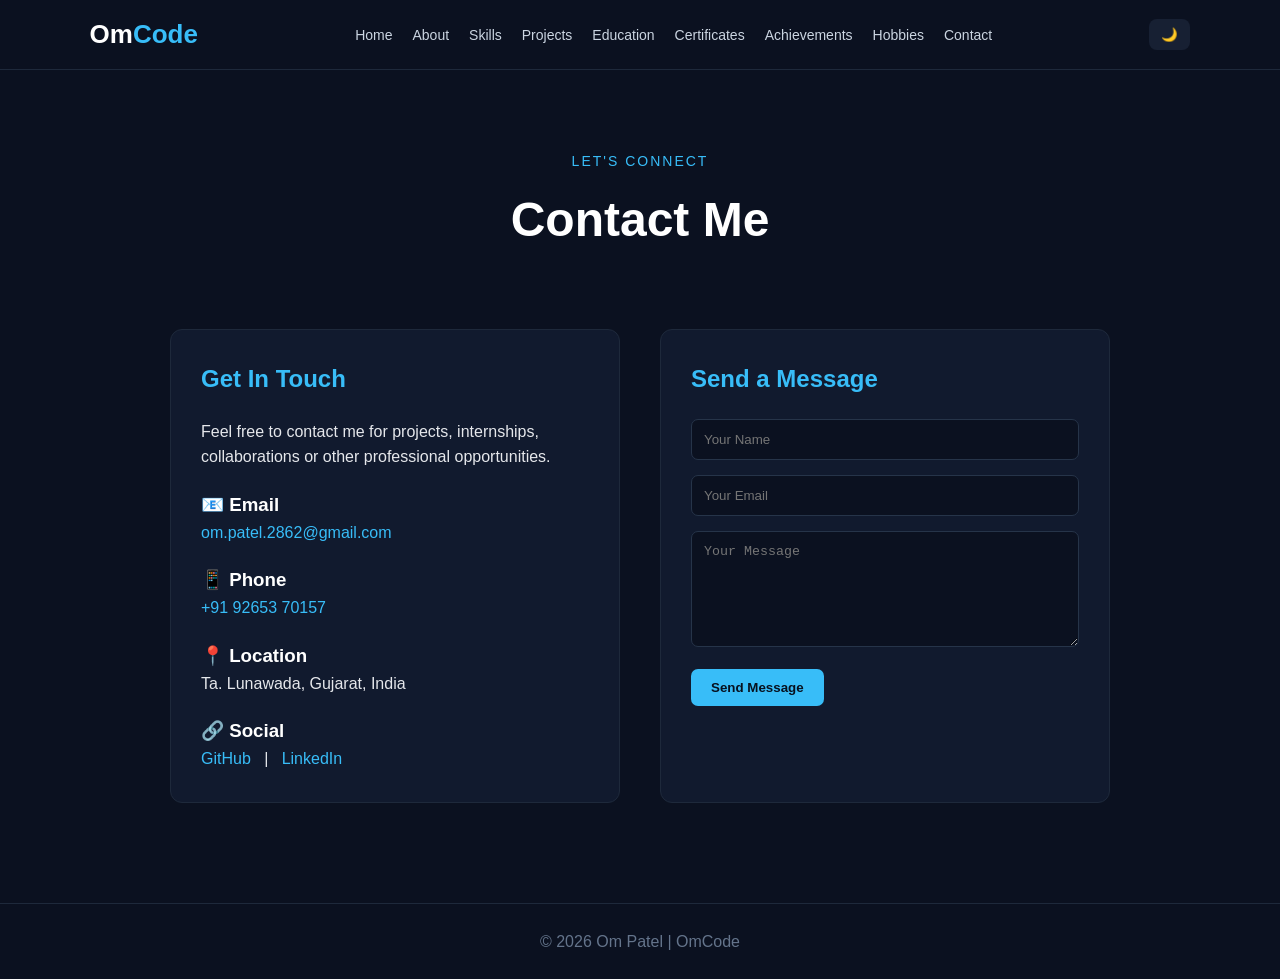
==== contact.html @ c252e4bc "Initial commit - OmCode portfolio website" ====
<!DOCTYPE html>
<html lang="en">

<head>

<meta charset="UTF-8">

<meta name="viewport"
      content="width=device-width, initial-scale=1.0">

<title>Contact | OmCode</title>

<link rel="stylesheet"
      href="css/style.css">

</head>


<body>

<header>

<nav class="navbar">

<a href="index.html"
   class="logo">
   Om<span>Code</span>
</a>

<button class="menu-btn"
        onclick="toggleMenu()">☰</button>

<ul class="nav-links"
    id="navLinks">

<li><a href="index.html">Home</a></li>
<li><a href="about.html">About</a></li>
<li><a href="skills.html">Skills</a></li>
<li><a href="projects.html">Projects</a></li>
<li><a href="education.html">Education</a></li>
<li><a href="certificates.html">Certificates</a></li>
<li><a href="achievements.html">Achievements</a></li>
<li><a href="hobbies.html">Hobbies</a></li>
<li><a href="contact.html">Contact</a></li>

</ul>

<button class="theme-btn"
        onclick="toggleTheme()">🌙</button>

</nav>

</header>


<main>

<section class="page-header">

<p class="small-title">LET'S CONNECT</p>

<h1>Contact Me</h1>

</section>


<section class="contact-container">


<div class="contact-info">

<h2>Get In Touch</h2>

<p>
Feel free to contact me for projects,
internships, collaborations or other
professional opportunities.
</p>


<div class="contact-item">

<h3>📧 Email</h3>

<a href="mailto:YOUR_EMAIL@gmail.com">
om.patel.2862@gmail.com
</a>

</div>


<div class="contact-item">

<h3>📱 Phone</h3>

<a href="tel:+919265370157">
+91 92653 70157
</a>

</div>


<div class="contact-item">

<h3>📍 Location</h3>

<p>
Ta. Lunawada, Gujarat, India
</p>

</div>


<div class="contact-item">

<h3>🔗 Social</h3>

<a href="https://github.com/ompatel5426-cse"
   target="_blank">
GitHub
</a>

&nbsp; | &nbsp;

<a href="https://www.linkedin.com/in/om-patel-691848372/"
   target="_blank">
LinkedIn
</a>

</div>

</div>


<div class="contact-form">

    <form action="php/process.php" method="POST">

        <h2>Send a Message</h2>

        <input
            type="text"
            name="name"
            placeholder="Your Name"
            required>

        <input
            type="email"
            name="email"
            placeholder="Your Email"
            required>

        <textarea
            name="message"
            rows="6"
            placeholder="Your Message"
            required></textarea>

        <button type="submit" class="btn">
            Send Message
        </button>

    </form>

</div>


</section>

</main>


<footer>

<p>© 2026 Om Patel | OmCode</p>

</footer>


<script src="js/script.js"></script>

</body>

</html>
---- css/style.css ----
/* =========================
   BASIC RESET
========================= */

* {
    margin: 0;
    padding: 0;
    box-sizing: border-box;
}


html {
    scroll-behavior: smooth;
}


body {
    font-family: Arial, Helvetica, sans-serif;

    background: #0b1120;

    color: #e5e7eb;

    line-height: 1.6;

    transition: 0.3s;
}


a {
    color: inherit;
    text-decoration: none;
}


/* =========================
   NAVBAR
========================= */

.navbar {

    width: 100%;

    min-height: 70px;

    padding: 0 7%;

    display: flex;

    align-items: center;

    justify-content: space-between;

    border-bottom: 1px solid #1e293b;

    background: #0b1120;
}


.logo {

    font-size: 26px;

    font-weight: bold;

    color: white;
}


.logo span {

    color: #38bdf8;
}


.nav-links {

    display: flex;

    list-style: none;

    gap: 20px;
}


.nav-links a {

    color: #cbd5e1;

    font-size: 14px;

    transition: 0.3s;
}


.nav-links a:hover {

    color: #38bdf8;
}


.menu-btn {

    display: none;

    background: none;

    border: none;

    color: white;

    font-size: 25px;

    cursor: pointer;
}


.theme-btn {

    border: none;

    background: #172033;

    color: white;

    padding: 8px 12px;

    border-radius: 8px;

    cursor: pointer;
}


/* =========================
   HERO
========================= */

.hero {

    min-height: 80vh;

    padding: 80px 8%;

    display: flex;

    align-items: center;

    justify-content: space-between;

    gap: 50px;
}


.hero-text {

    max-width: 650px;
}


.small-title {

    color: #38bdf8;

    letter-spacing: 2px;

    font-size: 14px;

    margin-bottom: 10px;
}


.hero h1 {

    font-size: clamp(45px, 8vw, 80px);

    line-height: 1.1;

    color: white;
}


.hero h2 {

    color: #94a3b8;

    font-size: 24px;

    margin: 15px 0;
}


.hero p {

    color: #cbd5e1;

    max-width: 600px;

    margin-bottom: 25px;
}


.hero-image img {

    width: 280px;

    height: 280px;

    object-fit: cover;

    border-radius: 50%;

    border: 4px solid #38bdf8;

}


/* =========================
   BUTTONS
========================= */

.hero-buttons {

    display: flex;

    gap: 15px;

    flex-wrap: wrap;
}


.btn {

    display: inline-block;

    padding: 11px 20px;

    background: #38bdf8;

    color: #07111f;

    border-radius: 7px;

    border: none;

    font-weight: bold;

    cursor: pointer;

    transition: 0.3s;
}


.btn:hover {

    transform: translateY(-3px);

    opacity: 0.9;
}


.btn.secondary {

    background: transparent;

    color: #38bdf8;

    border: 1px solid #38bdf8;
}


.social-links {

    margin-top: 25px;

    display: flex;

    gap: 20px;
}


.social-links a {

    color: #38bdf8;

    font-weight: bold;
}


/* =========================
   HOME INFO
========================= */

.home-info {

    padding: 40px 8% 80px;

    display: grid;

    grid-template-columns:
    repeat(3, 1fr);

    gap: 20px;
}


.info-card {

    background: #111a2e;

    border: 1px solid #1e293b;

    padding: 25px;

    border-radius: 12px;

    transition: 0.3s;
}


.info-card:hover {

    transform: translateY(-5px);

    border-color: #38bdf8;
}


.info-card h3 {

    margin-bottom: 10px;

    color: #38bdf8;
}


/* =========================
   PAGE HEADER
========================= */

.page-header {

    text-align: center;

    padding: 80px 20px 50px;
}


.page-header h1 {

    font-size: 48px;

    color: white;
}


/* =========================
   ABOUT
========================= */

.about-section {

    max-width: 1100px;

    margin: auto;

    padding: 40px 30px 100px;

    display: grid;

    grid-template-columns: 300px 1fr;

    gap: 60px;

    align-items: center;
}


.about-image img {

    width: 100%;

    border-radius: 15px;
}


.about-text h2 {

    margin-bottom: 20px;

    color: #38bdf8;
}


.about-text p {

    color: #cbd5e1;

    margin-bottom: 15px;
}


.about-details {

    margin-top: 25px;

    padding: 20px;

    background: #111a2e;

    border-radius: 10px;
}


/* =========================
   SKILLS
========================= */

.skills-container {

    max-width: 1000px;

    margin: auto;

    padding: 20px 30px 100px;
}


.skill-category {

    background: #111a2e;

    border: 1px solid #1e293b;

    border-radius: 12px;

    padding: 30px;

    margin-bottom: 25px;
}


.skill-category h2 {

    margin-bottom: 20px;

    color: white;
}


.skill-list {

    display: flex;

    flex-wrap: wrap;

    gap: 12px;
}


.skill-list span {

    padding: 9px 15px;

    border-radius: 20px;

    background: #172033;

    color: #cbd5e1;

    border: 1px solid #263449;
}


/* =========================
   PROJECTS
========================= */

.projects-grid {

    max-width: 1100px;

    margin: auto;

    padding: 20px 30px 100px;

    display: grid;

    grid-template-columns:
    repeat(3, 1fr);

    gap: 25px;
}


.project-card {

    overflow: hidden;

    background: #111a2e;

    border: 1px solid #1e293b;

    border-radius: 12px;

    transition: 0.3s;
}


.project-card:hover {

    transform: translateY(-6px);

    border-color: #38bdf8;
}


.project-card img {

    width: 100%;

    height: 180px;

    object-fit: cover;
}


.project-content {

    padding: 22px;
}


.project-content h2 {

    color: white;

    margin-bottom: 10px;
}


.project-content p {

    color: #94a3b8;

    margin-bottom: 12px;
}


.project-content .tech {

    color: #38bdf8;

    font-size: 14px;
}


.project-links {

    display: flex;

    gap: 15px;

    margin-top: 15px;
}


.project-links a {

    color: #38bdf8;

    font-weight: bold;
}


/* =========================
   EDUCATION
========================= */

.timeline {

    max-width: 900px;

    margin: auto;

    padding: 20px 30px 100px;
}


.education-card {

    background: #111a2e;

    border-left: 4px solid #38bdf8;

    padding: 30px;

    margin-bottom: 25px;

    border-radius: 10px;
}


.education-year {

    color: #38bdf8;

    font-weight: bold;
}


.education-card h2 {

    color: white;

    margin-top: 10px;
}


.education-card h3 {

    color: #94a3b8;
}


/* ==============================
   CERTIFICATE GRID
============================== */

.certificate-grid {
    max-width: 1100px;
    margin: 50px auto 100px;
    padding: 0 30px;

    display: grid;
    grid-template-columns: repeat(3, 1fr);
    gap: 20px;
}


/* Certificate Card */

.certificate-card {
    background: #111a2e;
    border: 1px solid #1e293b;

    padding: 26px;
    border-radius: 10px;

    transition: 0.3s;
}


.certificate-card:hover {
    border-color: #38bdf8;
    transform: translateY(-4px);
}


.certificate-card h2 {
    color: white;
    font-size: 20px;
    margin-bottom: 16px;
}


.certificate-card p {
    color: #94a3b8;
    margin-bottom: 10px;
    font-size: 14px;
}


/* View Certificate Button */

.certificate-card .btn {
    display: inline-block;

    margin-top: 8px;

    padding: 11px 16px;

    background: #38bdf8;
    color: #06111f;

    border-radius: 6px;

    font-weight: bold;

    text-decoration: none;

    transition: 0.3s;
}


.certificate-card .btn:hover {
    transform: translateY(-2px);
    opacity: 0.9;
}


/* Tablet */

@media (max-width: 900px) {

    .certificate-grid {
        grid-template-columns: repeat(2, 1fr);
    }

}


/* Mobile */

@media (max-width: 600px) {

    .certificate-grid {
        grid-template-columns: 1fr;
        padding: 0 20px;
    }

}


/* =================================
   ACHIEVEMENTS
================================= */

.achievement-grid {
    max-width: 1050px;

    margin: 45px auto 100px;

    padding: 0 25px;

    display: grid;

    grid-template-columns: repeat(2, 1fr);

    gap: 24px;
}


/* ================================
   ACHIEVEMENT CARD
================================ */

.achievement-card {
    position: relative;

    background: #111a2e;

    border: 1px solid #1e293b;

    border-radius: 14px;

    padding: 28px 30px;

    min-height: 230px;

    transition: all 0.3s ease;
}


/* Top accent line */

.achievement-card::before {
    content: "";

    position: absolute;

    top: 0;
    left: 25px;
    right: 25px;

    height: 2px;

    background: #38bdf8;

    opacity: 0.7;

    border-radius: 0 0 5px 5px;
}


/* Hover */

.achievement-card:hover {
    transform: translateY(-5px);

    border-color: #38bdf8;

    box-shadow: 0 10px 30px rgba(0, 0, 0, 0.25);
}


/* ================================
   ICON
================================ */

.achievement-icon {
    width: 42px;
    height: 42px;

    display: flex;

    align-items: center;
    justify-content: center;

    background: #17243a;

    border: 1px solid #263449;

    border-radius: 10px;

    font-size: 21px;

    margin-bottom: 15px;
}


/* ================================
   TITLE
================================ */

.achievement-card h2 {
    color: #38bdf8;

    font-size: 21px;

    margin-bottom: 10px;
}


/* ================================
   INTRO TEXT
================================ */

.achievement-intro {
    color: #cbd5e1;

    font-size: 15px;

    line-height: 1.6;

    margin-bottom: 16px;
}


/* ================================
   LIST
================================ */

.achievement-card ul {
    list-style: none;

    margin: 0;
    padding: 0;
}


.achievement-card li {
    color: #94a3b8;

    font-size: 14px;

    padding: 7px 0;

    border-bottom: 1px solid #1e293b;
}


.achievement-card li:last-child {
    border-bottom: none;
}


.achievement-card li::before {
    content: "→";

    color: #38bdf8;

    margin-right: 9px;

    font-weight: bold;
}


/* ================================
   INFO
================================ */

.achievement-info {
    display: flex;

    justify-content: space-between;

    align-items: center;

    background: #172033;

    border: 1px solid #263449;

    padding: 12px 15px;

    border-radius: 8px;

    margin-top: 18px;
}


.achievement-info span {
    color: #94a3b8;

    font-size: 14px;
}


.achievement-info strong {
    color: #38bdf8;

    font-size: 16px;
}


/* ================================
   TABLET
================================ */

@media (max-width: 800px) {

    .achievement-grid {
        grid-template-columns: 1fr;
    }

}


/* ================================
   MOBILE
================================ */

@media (max-width: 500px) {

    .achievement-grid {
        padding: 0 18px;

        gap: 18px;
    }

    .achievement-card {
        padding: 24px;

        min-height: auto;
    }

}

/* =========================
   HOBBIES
========================= */

.hobby-grid {

    max-width: 1000px;

    margin: auto;

    padding: 20px 30px 100px;

    display: grid;

    grid-template-columns:
    repeat(4, 1fr);

    gap: 20px;
}


.hobby-card {

    text-align: center;

    background: #111a2e;

    padding: 30px 15px;

    border-radius: 12px;

    border: 1px solid #1e293b;
}


.hobby-card span {

    font-size: 40px;
}


.hobby-card h2 {

    margin: 10px 0;

    color: white;
}


.hobby-card p {

    color: #94a3b8;
}


/* =========================
   CONTACT
========================= */

.contact-container {

    max-width: 1000px;

    margin: auto;

    padding: 20px 30px 100px;

    display: grid;

    grid-template-columns:
    1fr 1fr;

    gap: 40px;
}


.contact-info,
.contact-form {

    background: #111a2e;

    padding: 30px;

    border-radius: 12px;

    border: 1px solid #1e293b;
}


.contact-info h2,
.contact-form h2 {

    color: #38bdf8;

    margin-bottom: 20px;
}


.contact-item {

    margin-top: 20px;
}


.contact-item h3 {

    color: white;
}


.contact-item a {

    color: #38bdf8;
}


.contact-form input,
.contact-form textarea {

    width: 100%;

    padding: 12px;

    margin-bottom: 15px;

    border: 1px solid #263449;

    border-radius: 7px;

    background: #0b1120;

    color: white;

    outline: none;
}


.contact-form textarea {

    resize: vertical;
}


/* =========================
   FOOTER
========================= */

footer {

    text-align: center;

    padding: 25px;

    border-top: 1px solid #1e293b;

    color: #64748b;
}


/* =========================
   LIGHT MODE
========================= */

body.light {

    background: #f8fafc;

    color: #1e293b;
}


body.light .navbar {

    background: #ffffff;

    border-color: #e2e8f0;
}


body.light .logo,
body.light .hero h1,
body.light .page-header h1,
body.light .project-content h2,
body.light .education-card h2,
body.light .certificate-card h2,
body.light .hobby-card h2,
body.light .contact-item h3 {

    color: #0f172a;
}


body.light .info-card,
body.light .skill-category,
body.light .project-card,
body.light .education-card,
body.light .certificate-card,
body.light .achievement-card,
body.light .hobby-card,
body.light .contact-info,
body.light .contact-form,
body.light .about-details {

    background: white;

    border-color: #e2e8f0;
}


body.light .hero h2,
body.light .hero p,
body.light .about-text p {

    color: #475569;
}


/* =========================
   MOBILE
========================= */

@media (max-width: 900px) {

    .nav-links {

        display: none;

        position: absolute;

        top: 70px;

        left: 0;

        width: 100%;

        background: #0b1120;

        flex-direction: column;

        padding: 20px;

        text-align: center;

        z-index: 10;
    }


    .nav-links.active {

        display: flex;
    }


    .menu-btn {

        display: block;
    }


    .hero {

        flex-direction: column-reverse;

        text-align: center;

        padding-top: 50px;
    }


    .hero-buttons,
    .social-links {

        justify-content: center;
    }


    .home-info {

        grid-template-columns: 1fr;
    }


    .about-section {

        grid-template-columns: 1fr;

        text-align: center;
    }


    .projects-grid {

        grid-template-columns: 1fr;
    }


    .certificate-grid,
    .achievement-grid {

        grid-template-columns: 1fr;
    }


    .hobby-grid {

        grid-template-columns:
        repeat(2, 1fr);
    }


    .contact-container {

        grid-template-columns: 1fr;
    }

}


@media (max-width: 500px) {

    .hero h1 {

        font-size: 45px;
    }


    .hero h2 {

        font-size: 20px;
    }


    .hero-image img {

        width: 220px;

        height: 220px;
    }


    .hobby-grid {

        grid-template-columns: 1fr;
    }

}

/* =========================
   ACADEMIC PERFORMANCE
========================= */

.academic-performance {
    max-width: 1000px;
    margin: auto;
    padding: 20px 30px 100px;
}


.academic-card {
    background: #111a2e;

    border: 1px solid #1e293b;

    padding: 30px;

    border-radius: 12px;

    margin-bottom: 30px;

    transition: 0.3s;
}


.academic-card:hover {
    border-color: #38bdf8;

    transform: translateY(-4px);
}


.academic-card h2 {
    color: #38bdf8;

    margin-bottom: 12px;
}


.academic-card h3 {
    color: white;

    margin-bottom: 5px;
}


.academic-card > p {
    color: #94a3b8;

    margin-bottom: 25px;
}


/* MARKS GRID */

.marks-grid {
    display: grid;

    grid-template-columns:
    repeat(3, 1fr);

    gap: 15px;

    margin-bottom: 25px;
}


.marks-item {
    background: #172033;

    border: 1px solid #263449;

    padding: 18px;

    border-radius: 8px;

    text-align: center;
}


.marks-item span {
    display: block;

    color: #94a3b8;

    font-size: 14px;

    margin-bottom: 6px;
}


.marks-item strong {
    color: #38bdf8;

    font-size: 20px;
}


/* MOBILE */

@media (max-width: 600px) {

    .marks-grid {
        grid-template-columns: 1fr;
    }

}

/* =====================================
   HOME PAGE
===================================== */

.home {

    min-height: calc(100vh - 70px);

    position: relative;

    display: flex;

    align-items: center;

    justify-content: center;

    text-align: center;

    overflow: hidden;

    background-image:
        url("../images/home-background.jpg");

    background-size: cover;

    background-position: center;

    background-attachment: fixed;

}


/* DARK OVERLAY */

.home-overlay {

    position: absolute;

    inset: 0;

    background:
        linear-gradient(
            135deg,
            rgba(3, 10, 24, 0.92),
            rgba(3, 15, 35, 0.75)
        );

}


/* CONTENT */

.home-content {

    position: relative;

    z-index: 2;

    max-width: 850px;

    padding: 30px;

}


/* SMALL TEXT */

.welcome {

    color: #38bdf8;

    font-size: 15px;

    letter-spacing: 5px;

    font-weight: bold;

    margin-bottom: 12px;

}


/* NAME */

.home-content h1 {

    font-size:
        clamp(55px, 9vw, 100px);

    line-height: 1;

    color: white;

    margin-bottom: 20px;

    letter-spacing: -3px;

}


/* ROLE */

.home-content h2 {

    color: #dbeafe;

    font-size:
        clamp(20px, 3vw, 30px);

    font-weight: 400;

    margin-bottom: 20px;

}


/* INTRO */

.intro {

    max-width: 650px;

    margin: 0 auto 30px;

    color: #b8c7da;

    font-size: 17px;

    line-height: 1.8;

}


/* BUTTON CONTAINER */

.home-buttons {

    display: flex;

    justify-content: center;

    gap: 15px;

    flex-wrap: wrap;

}


/* BUTTON */

.home-btn {

    display: inline-block;

    padding: 13px 24px;

    border-radius: 7px;

    font-weight: bold;

    transition: 0.3s;

}


/* PRIMARY */

.home-btn.primary {

    background: #38bdf8;

    color: #06111f;

}


/* SECONDARY */

.home-btn.secondary {

    border: 1px solid #38bdf8;

    color: #38bdf8;

    background:
        rgba(3, 10, 24, 0.4);

}


/* BUTTON HOVER */

.home-btn:hover {

    transform:
        translateY(-4px);

}


/* SOCIAL LINKS */

.home-social {

    margin-top: 30px;

    display: flex;

    justify-content: center;

    gap: 25px;

}


.home-social a {

    color: #cbd5e1;

    transition: 0.3s;

}


.home-social a:hover {

    color: #38bdf8;

}


/* SCROLL */

.scroll-down {

    position: absolute;

    bottom: 25px;

    left: 50%;

    transform:
        translateX(-50%);

    color: #94a3b8;

    font-size: 12px;

    z-index: 2;

}


.scroll-down div {

    font-size: 25px;

    color: #38bdf8;

    animation:
        scrollArrow 1.5s infinite;

}


@keyframes scrollArrow {

    0% {

        transform:
            translateY(0);

    }

    50% {

        transform:
            translateY(7px);

    }

    100% {

        transform:
            translateY(0);

    }

}


/* =====================================
   MOBILE HOME
===================================== */

@media (max-width: 700px) {

    .home {

        min-height:
            calc(100vh - 65px);

        background-attachment:
            scroll;

    }


    .home-content {

        padding:
            25px 20px;

    }


    .home-content h1 {

        font-size: 55px;

        letter-spacing:
            -2px;

    }


    .home-content h2 {

        font-size: 21px;

    }


    .intro {

        font-size: 15px;

    }


    .home-social {

        gap: 18px;

    }

}
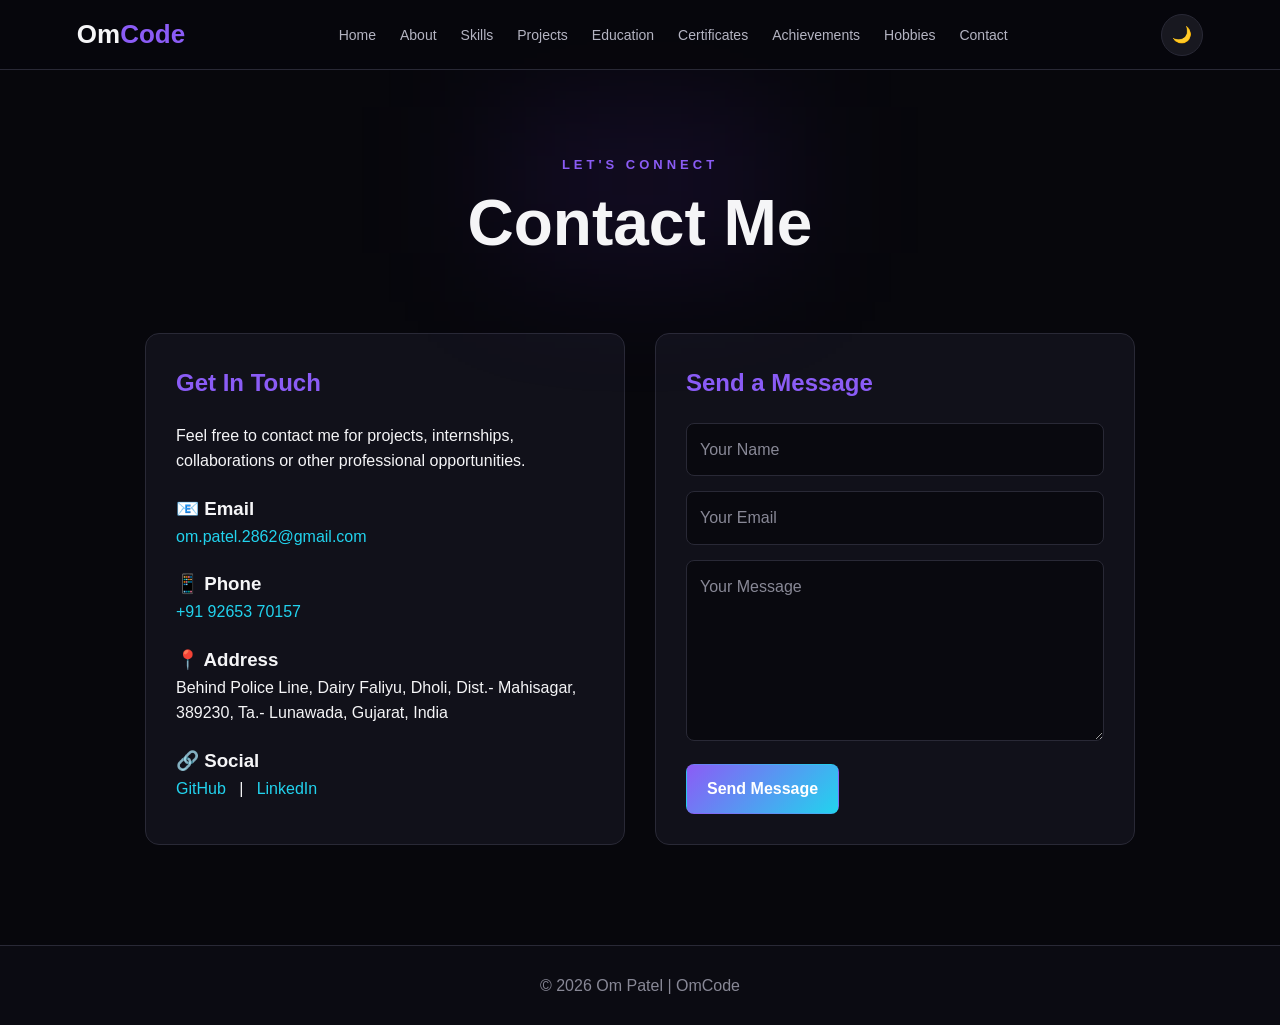
==== commit 4203fe3c: "Add projects" ====
--- a/contact.html
+++ b/contact.html
@@ -102,10 +102,10 @@
 
 <div class="contact-item">
 
-<h3>📍 Location</h3>
+<h3>📍 Address</h3>
 
 <p>
-Ta. Lunawada, Gujarat, India
+Behind Police Line, Dairy Faliyu, Dholi, Dist.- Mahisagar, 389230, Ta.- Lunawada, Gujarat, India
 </p>
 
 </div>
--- a/css/style.css
+++ b/css/style.css
@@ -1,1151 +1,984 @@
-/* =========================
-   BASIC RESET
-========================= */
-
+/* =========================================================
+   OMCode - Premium Black Portfolio Theme
+   Works with the existing OmCode HTML + JavaScript
+========================================================= */
+
+/* =========================
+   RESET
+========================= */
 * {
     margin: 0;
     padding: 0;
     box-sizing: border-box;
 }
 
-
 html {
     scroll-behavior: smooth;
 }
 
-
 body {
     font-family: Arial, Helvetica, sans-serif;
-
-    background: #0b1120;
-
-    color: #e5e7eb;
-
+    background: #07070c;
+    color: #f4f4f5;
     line-height: 1.6;
-
-    transition: 0.3s;
-}
-
+    transition: background 0.3s ease, color 0.3s ease;
+}
 
 a {
     color: inherit;
     text-decoration: none;
 }
 
+button,
+input,
+textarea {
+    font: inherit;
+}
 
 /* =========================
    NAVBAR
 ========================= */
-
 .navbar {
-
     width: 100%;
-
     min-height: 70px;
-
-    padding: 0 7%;
-
+    padding: 0 6%;
     display: flex;
-
     align-items: center;
-
     justify-content: space-between;
-
-    border-bottom: 1px solid #1e293b;
-
-    background: #0b1120;
-}
-
+    border-bottom: 1px solid #20202a;
+    background: rgba(7, 7, 12, 0.94);
+    position: relative;
+    z-index: 100;
+}
 
 .logo {
-
     font-size: 26px;
-
-    font-weight: bold;
-
-    color: white;
-}
-
+    font-weight: 800;
+    color: #ffffff;
+}
 
 .logo span {
-
-    color: #38bdf8;
-}
-
+    color: #8b5cf6;
+}
 
 .nav-links {
-
     display: flex;
-
     list-style: none;
-
-    gap: 20px;
-}
-
+    gap: 24px;
+    align-items: center;
+}
 
 .nav-links a {
-
-    color: #cbd5e1;
-
+    color: #a8a8b8;
     font-size: 14px;
-
-    transition: 0.3s;
-}
-
+    transition: 0.25s ease;
+}
 
 .nav-links a:hover {
-
-    color: #38bdf8;
-}
-
+    color: #ffffff;
+}
 
 .menu-btn {
-
     display: none;
-
-    background: none;
-
-    border: none;
-
-    color: white;
-
-    font-size: 25px;
-
+    background: #12121a;
+    border: 1px solid #292936;
+    color: #ffffff;
+    font-size: 22px;
+    width: 42px;
+    height: 42px;
+    border-radius: 10px;
     cursor: pointer;
 }
 
-
 .theme-btn {
-
-    border: none;
-
-    background: #172033;
-
-    color: white;
-
-    padding: 8px 12px;
-
+    border: 1px solid #30283f;
+    background: #12121a;
+    color: #ffffff;
+    width: 42px;
+    height: 42px;
+    border-radius: 50%;
+    cursor: pointer;
+    transition: 0.25s ease;
+}
+
+.theme-btn:hover {
+    border-color: #8b5cf6;
+    transform: rotate(12deg);
+}
+
+/* =========================
+   COMMON PAGE HEADER
+========================= */
+.page-header {
+    text-align: center;
+    padding: 85px 20px 55px;
+    position: relative;
+}
+
+.page-header::before {
+    content: "";
+    position: absolute;
+    width: 280px;
+    height: 150px;
+    top: 35px;
+    left: 50%;
+    transform: translateX(-50%);
+    background: rgba(124, 58, 237, 0.12);
+    filter: blur(70px);
+    pointer-events: none;
+}
+
+.small-title {
+    position: relative;
+    color: #a78bfa;
+    letter-spacing: 4px;
+    font-size: 13px;
+    font-weight: 700;
+    margin-bottom: 12px;
+}
+
+.page-header h1 {
+    position: relative;
+    font-size: clamp(42px, 6vw, 64px);
+    color: #ffffff;
+    line-height: 1.1;
+}
+
+/* =========================
+   BUTTONS
+========================= */
+.btn {
+    display: inline-block;
+    padding: 11px 20px;
+    background: linear-gradient(135deg, #8b5cf6, #22d3ee);
+    color: #ffffff;
     border-radius: 8px;
-
+    border: 1px solid transparent;
+    font-weight: 700;
     cursor: pointer;
-}
-
+    transition: 0.25s ease;
+}
+
+.btn:hover {
+    transform: translateY(-3px);
+    box-shadow: 0 10px 25px rgba(34, 211, 238, 0.14);
+}
 
 /* =========================
    HERO
 ========================= */
-
 .hero {
-
     min-height: 80vh;
-
     padding: 80px 8%;
-
     display: flex;
-
     align-items: center;
-
     justify-content: space-between;
-
     gap: 50px;
-}
-
+    position: relative;
+    overflow: hidden;
+}
+
+.hero::before {
+    content: "";
+    position: absolute;
+    width: 450px;
+    height: 450px;
+    right: 5%;
+    top: 10%;
+    background: rgba(124, 58, 237, 0.12);
+    filter: blur(90px);
+    pointer-events: none;
+}
 
 .hero-text {
-
     max-width: 650px;
-}
-
-
-.small-title {
-
-    color: #38bdf8;
-
-    letter-spacing: 2px;
-
-    font-size: 14px;
-
-    margin-bottom: 10px;
-}
-
+    position: relative;
+    z-index: 2;
+}
 
 .hero h1 {
-
     font-size: clamp(45px, 8vw, 80px);
-
     line-height: 1.1;
-
-    color: white;
-}
-
+    color: #ffffff;
+}
 
 .hero h2 {
-
-    color: #94a3b8;
-
+    color: #c4b5fd;
     font-size: 24px;
-
     margin: 15px 0;
 }
 
-
 .hero p {
-
-    color: #cbd5e1;
-
+    color: #aaaaba;
     max-width: 600px;
-
     margin-bottom: 25px;
 }
 
-
 .hero-image img {
-
     width: 280px;
-
     height: 280px;
-
     object-fit: cover;
-
     border-radius: 50%;
-
-    border: 4px solid #38bdf8;
-
-}
-
-
-/* =========================
-   BUTTONS
-========================= */
+    border: 4px solid #8b5cf6;
+    box-shadow: 0 0 45px rgba(139, 92, 246, 0.18);
+}
 
 .hero-buttons {
-
     display: flex;
-
     gap: 15px;
-
     flex-wrap: wrap;
 }
 
-
-.btn {
-
-    display: inline-block;
-
-    padding: 11px 20px;
-
-    background: #38bdf8;
-
-    color: #07111f;
-
-    border-radius: 7px;
-
-    border: none;
-
-    font-weight: bold;
-
-    cursor: pointer;
-
-    transition: 0.3s;
-}
-
-
-.btn:hover {
-
-    transform: translateY(-3px);
-
-    opacity: 0.9;
-}
-
-
 .btn.secondary {
-
     background: transparent;
-
-    color: #38bdf8;
-
-    border: 1px solid #38bdf8;
-}
-
+    color: #c4b5fd;
+    border: 1px solid #5b3b91;
+}
 
 .social-links {
-
     margin-top: 25px;
-
     display: flex;
-
-    gap: 20px;
-}
-
+    gap: 22px;
+}
 
 .social-links a {
-
-    color: #38bdf8;
-
-    font-weight: bold;
-}
-
+    color: #a78bfa;
+    font-weight: 700;
+}
+
+.social-links a:hover {
+    color: #22d3ee;
+}
 
 /* =========================
    HOME INFO
 ========================= */
-
 .home-info {
-
     padding: 40px 8% 80px;
-
-    display: grid;
-
-    grid-template-columns:
-    repeat(3, 1fr);
-
-    gap: 20px;
-}
-
-
-.info-card {
-
-    background: #111a2e;
-
-    border: 1px solid #1e293b;
-
-    padding: 25px;
-
-    border-radius: 12px;
-
-    transition: 0.3s;
-}
-
-
-.info-card:hover {
-
-    transform: translateY(-5px);
-
-    border-color: #38bdf8;
-}
-
-
-.info-card h3 {
-
-    margin-bottom: 10px;
-
-    color: #38bdf8;
-}
-
-
-/* =========================
-   PAGE HEADER
-========================= */
-
-.page-header {
-
-    text-align: center;
-
-    padding: 80px 20px 50px;
-}
-
-
-.page-header h1 {
-
-    font-size: 48px;
-
-    color: white;
-}
-
-
-/* =========================
-   ABOUT
-========================= */
-
-.about-section {
-
-    max-width: 1100px;
-
-    margin: auto;
-
-    padding: 40px 30px 100px;
-
-    display: grid;
-
-    grid-template-columns: 300px 1fr;
-
-    gap: 60px;
-
-    align-items: center;
-}
-
-
-.about-image img {
-
-    width: 100%;
-
-    border-radius: 15px;
-}
-
-
-.about-text h2 {
-
-    margin-bottom: 20px;
-
-    color: #38bdf8;
-}
-
-
-.about-text p {
-
-    color: #cbd5e1;
-
-    margin-bottom: 15px;
-}
-
-
-.about-details {
-
-    margin-top: 25px;
-
-    padding: 20px;
-
-    background: #111a2e;
-
-    border-radius: 10px;
-}
-
-
-/* =========================
-   SKILLS
-========================= */
-
-.skills-container {
-
-    max-width: 1000px;
-
-    margin: auto;
-
-    padding: 20px 30px 100px;
-}
-
-
-.skill-category {
-
-    background: #111a2e;
-
-    border: 1px solid #1e293b;
-
-    border-radius: 12px;
-
-    padding: 30px;
-
-    margin-bottom: 25px;
-}
-
-
-.skill-category h2 {
-
-    margin-bottom: 20px;
-
-    color: white;
-}
-
-
-.skill-list {
-
-    display: flex;
-
-    flex-wrap: wrap;
-
-    gap: 12px;
-}
-
-
-.skill-list span {
-
-    padding: 9px 15px;
-
-    border-radius: 20px;
-
-    background: #172033;
-
-    color: #cbd5e1;
-
-    border: 1px solid #263449;
-}
-
-
-/* =========================
-   PROJECTS
-========================= */
-
-.projects-grid {
-
-    max-width: 1100px;
-
-    margin: auto;
-
-    padding: 20px 30px 100px;
-
-    display: grid;
-
-    grid-template-columns:
-    repeat(3, 1fr);
-
-    gap: 25px;
-}
-
-
-.project-card {
-
-    overflow: hidden;
-
-    background: #111a2e;
-
-    border: 1px solid #1e293b;
-
-    border-radius: 12px;
-
-    transition: 0.3s;
-}
-
-
-.project-card:hover {
-
-    transform: translateY(-6px);
-
-    border-color: #38bdf8;
-}
-
-
-.project-card img {
-
-    width: 100%;
-
-    height: 180px;
-
-    object-fit: cover;
-}
-
-
-.project-content {
-
-    padding: 22px;
-}
-
-
-.project-content h2 {
-
-    color: white;
-
-    margin-bottom: 10px;
-}
-
-
-.project-content p {
-
-    color: #94a3b8;
-
-    margin-bottom: 12px;
-}
-
-
-.project-content .tech {
-
-    color: #38bdf8;
-
-    font-size: 14px;
-}
-
-
-.project-links {
-
-    display: flex;
-
-    gap: 15px;
-
-    margin-top: 15px;
-}
-
-
-.project-links a {
-
-    color: #38bdf8;
-
-    font-weight: bold;
-}
-
-
-/* =========================
-   EDUCATION
-========================= */
-
-.timeline {
-
-    max-width: 900px;
-
-    margin: auto;
-
-    padding: 20px 30px 100px;
-}
-
-
-.education-card {
-
-    background: #111a2e;
-
-    border-left: 4px solid #38bdf8;
-
-    padding: 30px;
-
-    margin-bottom: 25px;
-
-    border-radius: 10px;
-}
-
-
-.education-year {
-
-    color: #38bdf8;
-
-    font-weight: bold;
-}
-
-
-.education-card h2 {
-
-    color: white;
-
-    margin-top: 10px;
-}
-
-
-.education-card h3 {
-
-    color: #94a3b8;
-}
-
-
-/* ==============================
-   CERTIFICATE GRID
-============================== */
-
-.certificate-grid {
-    max-width: 1100px;
-    margin: 50px auto 100px;
-    padding: 0 30px;
-
     display: grid;
     grid-template-columns: repeat(3, 1fr);
-    gap: 20px;
-}
-
-
-/* Certificate Card */
+    gap: 22px;
+}
+
+.info-card {
+    background: #11111a;
+    border: 1px solid #292936;
+    padding: 27px;
+    border-radius: 14px;
+    transition: 0.3s ease;
+}
+
+.info-card:hover {
+    transform: translateY(-6px);
+    border-color: #8b5cf6;
+}
+
+.info-card h3 {
+    margin-bottom: 10px;
+    color: #c4b5fd;
+}
+
+/* =========================
+   ABOUT
+========================= */
+.about-section {
+    max-width: 1100px;
+    margin: auto;
+    padding: 40px 30px 100px;
+    display: grid;
+    grid-template-columns: 300px 1fr;
+    gap: 60px;
+    align-items: center;
+}
+
+.about-image img {
+    width: 100%;
+    border-radius: 18px;
+    border: 1px solid #30283f;
+}
+
+.about-text h2 {
+    margin-bottom: 20px;
+    color: #c4b5fd;
+}
+
+.about-text p {
+    color: #b1b1c0;
+    margin-bottom: 15px;
+}
+
+.about-details {
+    margin-top: 25px;
+    padding: 20px;
+    background: #11111a;
+    border: 1px solid #292936;
+    border-radius: 12px;
+}
+
+/* =========================
+   SKILLS
+========================= */
+.skills-container {
+    max-width: 1000px;
+    margin: auto;
+    padding: 20px 30px 100px;
+}
+
+.skill-category {
+    background: #11111a;
+    border: 1px solid #292936;
+    border-radius: 14px;
+    padding: 30px;
+    margin-bottom: 25px;
+    transition: 0.3s ease;
+}
+
+.skill-category:hover {
+    border-color: #5b3b91;
+}
+
+.skill-category h2 {
+    margin-bottom: 20px;
+    color: #ffffff;
+}
+
+.skill-list {
+    display: flex;
+    flex-wrap: wrap;
+    gap: 12px;
+}
+
+.skill-list span {
+    padding: 9px 15px;
+    border-radius: 20px;
+    background: #181820;
+    color: #c7c7d2;
+    border: 1px solid #30303d;
+}
+
+/* =========================
+   PROJECTS
+========================= */
+.projects-grid {
+    max-width: 1150px;
+    margin: auto;
+    padding: 20px 30px 100px;
+    display: grid;
+    grid-template-columns: repeat(3, 1fr);
+    gap: 25px;
+}
+
+.project-card {
+    overflow: hidden;
+    background: #11111a;
+    border: 1px solid #30283f;
+    border-radius: 14px;
+    transition: 0.3s ease;
+}
+
+.project-card:hover {
+    transform: translateY(-7px);
+    border-color: #8b5cf6;
+    box-shadow: 0 18px 45px rgba(0, 0, 0, 0.35);
+}
+
+.project-card img {
+    width: 100%;
+    height: 180px;
+    object-fit: cover;
+    background: #0d0d13;
+    display: block;
+}
+
+.project-content {
+    padding: 22px;
+}
+
+.project-content h2 {
+    color: #ffffff;
+    margin-bottom: 10px;
+}
+
+.project-content p {
+    color: #a9a9b8;
+    margin-bottom: 12px;
+}
+
+.project-content .tech {
+    display: inline-block;
+    color: #67e8f9;
+    font-size: 13px;
+    background: #111c21;
+    border: 1px solid #164e63;
+    padding: 5px 10px;
+    border-radius: 20px;
+}
+
+.project-links {
+    display: flex;
+    gap: 10px;
+    margin-top: 18px;
+    flex-wrap: wrap;
+}
+
+.project-links a {
+    color: #ffffff;
+    font-weight: 700;
+    border: 1px solid #44305f;
+    padding: 8px 14px;
+    border-radius: 8px;
+}
+
+.project-links a:hover {
+    border-color: #22d3ee;
+}
+
+/* =========================
+   EDUCATION
+========================= */
+.timeline {
+    max-width: 900px;
+    margin: auto;
+    padding: 20px 30px 100px;
+    position: relative;
+}
+
+.education-card {
+    background: #11111a;
+    border: 1px solid #30283f;
+    border-left: 3px solid #8b5cf6;
+    padding: 30px;
+    margin-bottom: 25px;
+    border-radius: 14px;
+    transition: 0.3s ease;
+}
+
+.education-card:hover {
+    transform: translateX(4px);
+    border-left-color: #22d3ee;
+}
+
+.education-year {
+    display: inline-block;
+    color: #c4b5fd;
+    font-weight: 700;
+    background: #181421;
+    border: 1px solid #44305f;
+    padding: 5px 12px;
+    border-radius: 20px;
+    margin-bottom: 10px;
+}
+
+.education-card h2 {
+    color: #ffffff;
+    margin-top: 5px;
+}
+
+.education-card h3 {
+    color: #22d3ee;
+}
+
+/* =========================
+   CERTIFICATES
+========================= */
+.certificate-grid {
+    max-width: 1150px;
+    margin: 30px auto 100px;
+    padding: 0 30px;
+    display: grid;
+    grid-template-columns: repeat(3, 1fr);
+    gap: 22px;
+}
 
 .certificate-card {
-    background: #111a2e;
-    border: 1px solid #1e293b;
-
+    background: #11111a;
+    border: 1px solid #30283f;
     padding: 26px;
-    border-radius: 10px;
-
-    transition: 0.3s;
-}
-
+    border-radius: 14px;
+    transition: 0.3s ease;
+}
 
 .certificate-card:hover {
-    border-color: #38bdf8;
-    transform: translateY(-4px);
-}
-
+    border-color: #8b5cf6;
+    transform: translateY(-6px);
+    box-shadow: 0 15px 35px rgba(0, 0, 0, 0.3);
+}
 
 .certificate-card h2 {
-    color: white;
+    color: #ffffff;
     font-size: 20px;
     margin-bottom: 16px;
 }
 
-
 .certificate-card p {
-    color: #94a3b8;
+    color: #a7a7b5;
     margin-bottom: 10px;
     font-size: 14px;
 }
 
-
-/* View Certificate Button */
-
 .certificate-card .btn {
-    display: inline-block;
-
     margin-top: 8px;
-
-    padding: 11px 16px;
-
-    background: #38bdf8;
-    color: #06111f;
-
-    border-radius: 6px;
-
-    font-weight: bold;
-
-    text-decoration: none;
-
-    transition: 0.3s;
-}
-
-
-.certificate-card .btn:hover {
-    transform: translateY(-2px);
-    opacity: 0.9;
-}
-
-
-/* Tablet */
-
-@media (max-width: 900px) {
-
-    .certificate-grid {
-        grid-template-columns: repeat(2, 1fr);
-    }
-
-}
-
-
-/* Mobile */
-
-@media (max-width: 600px) {
-
-    .certificate-grid {
-        grid-template-columns: 1fr;
-        padding: 0 20px;
-    }
-
-}
-
-
-/* =================================
+}
+
+/* =========================
    ACHIEVEMENTS
-================================= */
-
+========================= */
 .achievement-grid {
-    max-width: 1050px;
-
-    margin: 45px auto 100px;
-
+    max-width: 1100px;
+    margin: 30px auto 100px;
     padding: 0 25px;
-
     display: grid;
-
     grid-template-columns: repeat(2, 1fr);
-
-    gap: 24px;
-}
-
-
-/* ================================
-   ACHIEVEMENT CARD
-================================ */
+    gap: 22px;
+}
 
 .achievement-card {
     position: relative;
-
-    background: #111a2e;
-
-    border: 1px solid #1e293b;
-
-    border-radius: 14px;
-
-    padding: 28px 30px;
-
-    min-height: 230px;
-
-    transition: all 0.3s ease;
-}
-
-
-/* Top accent line */
+    background: #11111a;
+    border: 1px solid #30283f;
+    border-radius: 16px;
+    padding: 30px;
+    min-height: 220px;
+    transition: 0.3s ease;
+    overflow: hidden;
+}
 
 .achievement-card::before {
     content: "";
-
     position: absolute;
-
-    top: 0;
-    left: 25px;
-    right: 25px;
-
-    height: 2px;
-
-    background: #38bdf8;
-
-    opacity: 0.7;
-
-    border-radius: 0 0 5px 5px;
-}
-
-
-/* Hover */
+    width: 100px;
+    height: 100px;
+    top: -50px;
+    right: -30px;
+    background: rgba(139, 92, 246, 0.13);
+    filter: blur(30px);
+}
 
 .achievement-card:hover {
-    transform: translateY(-5px);
-
-    border-color: #38bdf8;
-
-    box-shadow: 0 10px 30px rgba(0, 0, 0, 0.25);
-}
-
-
-/* ================================
-   ICON
-================================ */
+    transform: translateY(-6px);
+    border-color: #8b5cf6;
+}
 
 .achievement-icon {
-    width: 42px;
-    height: 42px;
-
+    width: 45px;
+    height: 45px;
     display: flex;
-
     align-items: center;
     justify-content: center;
-
-    background: #17243a;
-
-    border: 1px solid #263449;
-
-    border-radius: 10px;
-
+    background: #191520;
+    border: 1px solid #3f3153;
+    border-radius: 11px;
     font-size: 21px;
-
     margin-bottom: 15px;
 }
 
-
-/* ================================
-   TITLE
-================================ */
-
 .achievement-card h2 {
-    color: #38bdf8;
-
+    color: #c4b5fd;
     font-size: 21px;
-
-    margin-bottom: 10px;
-}
-
-
-/* ================================
-   INTRO TEXT
-================================ */
+    margin-bottom: 12px;
+}
 
 .achievement-intro {
-    color: #cbd5e1;
-
+    color: #c4c4d0;
     font-size: 15px;
-
-    line-height: 1.6;
-
+    line-height: 1.7;
     margin-bottom: 16px;
 }
-
-
-/* ================================
-   LIST
-================================ */
 
 .achievement-card ul {
     list-style: none;
-
     margin: 0;
     padding: 0;
 }
 
-
 .achievement-card li {
-    color: #94a3b8;
-
+    color: #9f9faf;
     font-size: 14px;
-
-    padding: 7px 0;
-
-    border-bottom: 1px solid #1e293b;
-}
-
+    padding: 8px 0;
+    border-bottom: 1px solid #24242e;
+}
 
 .achievement-card li:last-child {
     border-bottom: none;
 }
 
-
 .achievement-card li::before {
     content: "→";
-
-    color: #38bdf8;
-
+    color: #22d3ee;
     margin-right: 9px;
-
     font-weight: bold;
 }
-
-
-/* ================================
-   INFO
-================================ */
 
 .achievement-info {
     display: flex;
-
     justify-content: space-between;
-
     align-items: center;
-
-    background: #172033;
-
-    border: 1px solid #263449;
-
+    background: #181820;
+    border: 1px solid #30303d;
     padding: 12px 15px;
-
-    border-radius: 8px;
-
+    border-radius: 9px;
     margin-top: 18px;
 }
 
-
 .achievement-info span {
-    color: #94a3b8;
-
+    color: #9999a8;
     font-size: 14px;
 }
 
-
 .achievement-info strong {
-    color: #38bdf8;
-
+    color: #67e8f9;
     font-size: 16px;
 }
 
-
-/* ================================
-   TABLET
-================================ */
-
-@media (max-width: 800px) {
-
-    .achievement-grid {
-        grid-template-columns: 1fr;
-    }
-
-}
-
-
-/* ================================
-   MOBILE
-================================ */
-
-@media (max-width: 500px) {
-
-    .achievement-grid {
-        padding: 0 18px;
-
-        gap: 18px;
-    }
-
-    .achievement-card {
-        padding: 24px;
-
-        min-height: auto;
-    }
-
-}
-
 /* =========================
    HOBBIES
 ========================= */
-
 .hobby-grid {
-
-    max-width: 1000px;
-
+    max-width: 1050px;
     margin: auto;
-
     padding: 20px 30px 100px;
-
     display: grid;
-
-    grid-template-columns:
-    repeat(4, 1fr);
-
+    grid-template-columns: repeat(4, 1fr);
     gap: 20px;
 }
 
-
 .hobby-card {
-
     text-align: center;
-
-    background: #111a2e;
-
+    background: #11111a;
     padding: 30px 15px;
-
-    border-radius: 12px;
-
-    border: 1px solid #1e293b;
-}
-
+    border-radius: 14px;
+    border: 1px solid #30283f;
+    transition: 0.3s ease;
+}
+
+.hobby-card:hover {
+    transform: translateY(-5px);
+    border-color: #8b5cf6;
+}
 
 .hobby-card span {
-
     font-size: 40px;
 }
 
-
 .hobby-card h2 {
-
     margin: 10px 0;
-
-    color: white;
-}
-
+    color: #ffffff;
+}
 
 .hobby-card p {
-
-    color: #94a3b8;
-}
-
+    color: #9f9faf;
+}
 
 /* =========================
    CONTACT
 ========================= */
-
 .contact-container {
-
-    max-width: 1000px;
-
+    max-width: 1050px;
     margin: auto;
-
     padding: 20px 30px 100px;
-
     display: grid;
-
-    grid-template-columns:
-    1fr 1fr;
-
-    gap: 40px;
-}
-
+    grid-template-columns: 1fr 1fr;
+    gap: 30px;
+}
 
 .contact-info,
 .contact-form {
-
-    background: #111a2e;
-
+    background: #11111a;
     padding: 30px;
-
-    border-radius: 12px;
-
-    border: 1px solid #1e293b;
-}
-
+    border-radius: 14px;
+    border: 1px solid #30283f;
+}
 
 .contact-info h2,
 .contact-form h2 {
-
-    color: #38bdf8;
-
+    color: #c4b5fd;
     margin-bottom: 20px;
 }
 
-
 .contact-item {
-
     margin-top: 20px;
 }
 
-
 .contact-item h3 {
-
-    color: white;
-}
-
+    color: #ffffff;
+}
 
 .contact-item a {
-
-    color: #38bdf8;
-}
-
+    color: #22d3ee;
+}
 
 .contact-form input,
 .contact-form textarea {
-
     width: 100%;
-
-    padding: 12px;
-
+    padding: 13px;
     margin-bottom: 15px;
-
-    border: 1px solid #263449;
-
-    border-radius: 7px;
-
-    background: #0b1120;
-
-    color: white;
-
+    border: 1px solid #30303d;
+    border-radius: 8px;
+    background: #09090f;
+    color: #ffffff;
     outline: none;
-}
-
+    transition: 0.25s ease;
+}
+
+.contact-form input:focus,
+.contact-form textarea:focus {
+    border-color: #8b5cf6;
+    box-shadow: 0 0 0 3px rgba(139, 92, 246, 0.1);
+}
 
 .contact-form textarea {
-
     resize: vertical;
 }
 
+/* =========================
+   ACADEMIC PERFORMANCE
+========================= */
+.academic-performance {
+    max-width: 1050px;
+    margin: auto;
+    padding: 20px 30px 100px;
+}
+
+.academic-card {
+    background: #11111a;
+    border: 1px solid #30283f;
+    padding: 30px;
+    border-radius: 14px;
+    margin-bottom: 25px;
+    transition: 0.3s ease;
+}
+
+.academic-card:hover {
+    border-color: #8b5cf6;
+    transform: translateY(-4px);
+}
+
+.academic-card h2 {
+    color: #c4b5fd;
+    margin-bottom: 12px;
+}
+
+.academic-card h3 {
+    color: #ffffff;
+    margin-bottom: 5px;
+}
+
+.academic-card > p {
+    color: #9999aa;
+    margin-bottom: 25px;
+}
+
+.marks-grid {
+    display: grid;
+    grid-template-columns: repeat(3, 1fr);
+    gap: 15px;
+    margin-bottom: 25px;
+}
+
+.marks-item {
+    background: #181820;
+    border: 1px solid #30303d;
+    padding: 18px;
+    border-radius: 10px;
+    text-align: center;
+}
+
+.marks-item span {
+    display: block;
+    color: #9999aa;
+    font-size: 14px;
+    margin-bottom: 6px;
+}
+
+.marks-item strong {
+    color: #67e8f9;
+    font-size: 20px;
+}
+
+/* =========================
+   HOME FULL SECTION
+========================= */
+.home {
+    min-height: calc(100vh - 70px);
+    position: relative;
+    display: flex;
+    align-items: center;
+    justify-content: center;
+    text-align: center;
+    overflow: hidden;
+    background-color: #07070c;
+    background-image: url("../images/home-background.jpg");
+    background-size: cover;
+    background-position: center;
+    background-attachment: fixed;
+}
+
+.home-overlay {
+    position: absolute;
+    inset: 0;
+    background:
+        radial-gradient(circle at 75% 50%, rgba(34, 211, 238, 0.08), transparent 30%),
+        linear-gradient(135deg, rgba(7, 7, 12, 0.96), rgba(7, 7, 12, 0.82));
+}
+
+.home-content {
+    position: relative;
+    z-index: 2;
+    max-width: 850px;
+    padding: 30px;
+}
+
+.welcome {
+    color: #a78bfa;
+    font-size: 15px;
+    letter-spacing: 5px;
+    font-weight: bold;
+    margin-bottom: 12px;
+}
+
+.home-content h1 {
+    font-size: clamp(55px, 9vw, 100px);
+    line-height: 1;
+    color: #ffffff;
+    margin-bottom: 20px;
+    letter-spacing: -3px;
+}
+
+.home-content h2 {
+    color: #c4b5fd;
+    font-size: clamp(20px, 3vw, 30px);
+    font-weight: 400;
+    margin-bottom: 20px;
+}
+
+.intro {
+    max-width: 650px;
+    margin: 0 auto 30px;
+    color: #b4b4c2;
+    font-size: 17px;
+    line-height: 1.8;
+}
+
+.home-buttons {
+    display: flex;
+    justify-content: center;
+    gap: 15px;
+    flex-wrap: wrap;
+}
+
+.home-btn {
+    display: inline-block;
+    padding: 13px 24px;
+    border-radius: 8px;
+    font-weight: bold;
+    transition: 0.3s;
+}
+
+.home-btn.primary {
+    background: linear-gradient(135deg, #8b5cf6, #22d3ee);
+    color: #ffffff;
+}
+
+.home-btn.secondary {
+    border: 1px solid #5b3b91;
+    color: #c4b5fd;
+    background: rgba(10, 10, 15, 0.65);
+}
+
+.home-btn:hover {
+    transform: translateY(-4px);
+}
+
+.home-social {
+    margin-top: 30px;
+    display: flex;
+    justify-content: center;
+    gap: 25px;
+}
+
+.home-social a {
+    color: #a5a5b5;
+    transition: 0.3s;
+}
+
+.home-social a:hover {
+    color: #22d3ee;
+}
+
+.scroll-down {
+    position: absolute;
+    bottom: 25px;
+    left: 50%;
+    transform: translateX(-50%);
+    color: #777787;
+    font-size: 12px;
+    z-index: 2;
+}
+
+.scroll-down div {
+    font-size: 25px;
+    color: #8b5cf6;
+    animation: scrollArrow 1.5s infinite;
+}
+
+@keyframes scrollArrow {
+    0% { transform: translateY(0); }
+    50% { transform: translateY(7px); }
+    100% { transform: translateY(0); }
+}
 
 /* =========================
    FOOTER
 ========================= */
-
 footer {
-
     text-align: center;
-
-    padding: 25px;
-
-    border-top: 1px solid #1e293b;
-
-    color: #64748b;
-}
-
+    padding: 27px;
+    border-top: 1px solid #20202a;
+    color: #777787;
+    background: #0b0b12;
+}
 
 /* =========================
    LIGHT MODE
 ========================= */
-
 body.light {
-
-    background: #f8fafc;
-
-    color: #1e293b;
-}
-
+    background: #f7f5ff;
+    color: #18151f;
+}
 
 body.light .navbar {
-
+    background: rgba(250, 249, 255, 0.96);
+    border-color: #ddd7ed;
+}
+
+body.light .logo {
+    color: #17131f;
+}
+
+body.light .nav-links a {
+    color: #625d72;
+}
+
+body.light .nav-links a:hover {
+    color: #6d28d9;
+}
+
+body.light .theme-btn {
     background: #ffffff;
-
-    border-color: #e2e8f0;
-}
-
-
-body.light .logo,
+    color: #222;
+    border-color: #ddd7ed;
+}
+
+body.light .page-header h1,
 body.light .hero h1,
-body.light .page-header h1,
 body.light .project-content h2,
 body.light .education-card h2,
 body.light .certificate-card h2,
 body.light .hobby-card h2,
-body.light .contact-item h3 {
-
-    color: #0f172a;
-}
-
+body.light .contact-item h3,
+body.light .academic-card h3 {
+    color: #17131f;
+}
 
 body.light .info-card,
 body.light .skill-category,
@@ -1156,605 +989,681 @@
 body.light .hobby-card,
 body.light .contact-info,
 body.light .contact-form,
-body.light .about-details {
-
-    background: white;
-
-    border-color: #e2e8f0;
-}
-
-
-body.light .hero h2,
+body.light .about-details,
+body.light .academic-card {
+    background: #ffffff;
+    border-color: #ddd7ed;
+}
+
+body.light .hero h2 {
+    color: #6d28d9;
+}
+
 body.light .hero p,
-body.light .about-text p {
-
-    color: #475569;
-}
-
-
-/* =========================
-   MOBILE
-========================= */
-
+body.light .about-text p,
+body.light .project-content p,
+body.light .certificate-card p,
+body.light .hobby-card p,
+body.light .achievement-intro {
+    color: #625d72;
+}
+
+body.light .skill-list span,
+body.light .marks-item,
+body.light .achievement-info {
+    background: #f4f1fb;
+    border-color: #ddd7ed;
+}
+
+body.light .contact-form input,
+body.light .contact-form textarea {
+    background: #ffffff;
+    color: #18151f;
+    border-color: #d8d2e5;
+}
+
+body.light footer {
+    background: #f1eef8;
+    border-color: #ddd7ed;
+}
+
+/* =========================
+   MOBILE / TABLET
+========================= */
 @media (max-width: 900px) {
 
+    .navbar {
+        padding: 0 5%;
+    }
+
+    .menu-btn {
+        display: block;
+        margin-left: auto;
+        margin-right: 10px;
+    }
+
     .nav-links {
-
         display: none;
-
         position: absolute;
-
         top: 70px;
-
         left: 0;
-
         width: 100%;
-
-        background: #0b1120;
-
+        background: #0b0b12;
+        border-bottom: 1px solid #292936;
         flex-direction: column;
-
-        padding: 20px;
-
+        padding: 18px 20px;
+        gap: 0;
+        text-align: left;
+        z-index: 1000;
+    }
+
+    .nav-links.active {
+        display: flex;
+    }
+
+    .nav-links li {
+        width: 100%;
+    }
+
+    .nav-links a {
+        display: block;
+        padding: 12px 10px;
+    }
+
+    body.light .nav-links {
+        background: #faf9ff;
+        border-color: #ddd7ed;
+    }
+
+    .hero {
+        flex-direction: column-reverse;
         text-align: center;
-
-        z-index: 10;
-    }
-
-
-    .nav-links.active {
-
-        display: flex;
-    }
-
-
-    .menu-btn {
-
-        display: block;
-    }
-
-
-    .hero {
-
-        flex-direction: column-reverse;
-
-        text-align: center;
-
-        padding-top: 50px;
-    }
-
+        padding-top: 55px;
+    }
 
     .hero-buttons,
     .social-links {
-
         justify-content: center;
     }
 
-
     .home-info {
-
         grid-template-columns: 1fr;
     }
 
-
     .about-section {
-
         grid-template-columns: 1fr;
-
         text-align: center;
     }
 
-
     .projects-grid {
-
+        grid-template-columns: repeat(2, 1fr);
+    }
+
+    .certificate-grid {
+        grid-template-columns: repeat(2, 1fr);
+    }
+
+    .achievement-grid {
         grid-template-columns: 1fr;
     }
 
-
+    .hobby-grid {
+        grid-template-columns: repeat(2, 1fr);
+    }
+
+    .contact-container {
+        grid-template-columns: 1fr;
+    }
+
+    .marks-grid {
+        grid-template-columns: repeat(2, 1fr);
+    }
+}
+
+@media (max-width: 600px) {
+
+    .navbar {
+        min-height: 65px;
+    }
+
+    .nav-links {
+        top: 65px;
+    }
+
+    .hero {
+        padding: 50px 20px;
+    }
+
+    .hero h1 {
+        font-size: 45px;
+    }
+
+    .hero h2 {
+        font-size: 20px;
+    }
+
+    .hero-image img {
+        width: 220px;
+        height: 220px;
+    }
+
+    .page-header {
+        padding: 65px 20px 40px;
+    }
+
+    .page-header h1 {
+        font-size: 40px;
+    }
+
+    .projects-grid,
     .certificate-grid,
+    .hobby-grid {
+        grid-template-columns: 1fr;
+        padding-left: 20px;
+        padding-right: 20px;
+    }
+
     .achievement-grid {
-
-        grid-template-columns: 1fr;
-    }
-
-
-    .hobby-grid {
-
-        grid-template-columns:
-        repeat(2, 1fr);
-    }
-
-
+        padding: 0 18px;
+    }
+
+    .timeline,
+    .academic-performance,
+    .skills-container,
     .contact-container {
-
-        grid-template-columns: 1fr;
-    }
-
-}
-
-
-@media (max-width: 500px) {
-
-    .hero h1 {
-
-        font-size: 45px;
-    }
-
-
-    .hero h2 {
-
-        font-size: 20px;
-    }
-
-
-    .hero-image img {
-
-        width: 220px;
-
-        height: 220px;
-    }
-
-
-    .hobby-grid {
-
-        grid-template-columns: 1fr;
-    }
-
-}
-
-/* =========================
-   ACADEMIC PERFORMANCE
-========================= */
-
-.academic-performance {
-    max-width: 1000px;
-    margin: auto;
-    padding: 20px 30px 100px;
-}
-
-
-.academic-card {
-    background: #111a2e;
-
-    border: 1px solid #1e293b;
-
-    padding: 30px;
-
-    border-radius: 12px;
-
-    margin-bottom: 30px;
-
-    transition: 0.3s;
-}
-
-
-.academic-card:hover {
-    border-color: #38bdf8;
-
-    transform: translateY(-4px);
-}
-
-
-.academic-card h2 {
-    color: #38bdf8;
-
-    margin-bottom: 12px;
-}
-
-
-.academic-card h3 {
-    color: white;
-
-    margin-bottom: 5px;
-}
-
-
-.academic-card > p {
-    color: #94a3b8;
-
-    margin-bottom: 25px;
-}
-
-
-/* MARKS GRID */
-
-.marks-grid {
-    display: grid;
-
-    grid-template-columns:
-    repeat(3, 1fr);
-
-    gap: 15px;
-
-    margin-bottom: 25px;
-}
-
-
-.marks-item {
-    background: #172033;
-
-    border: 1px solid #263449;
-
-    padding: 18px;
-
-    border-radius: 8px;
-
-    text-align: center;
-}
-
-
-.marks-item span {
-    display: block;
-
-    color: #94a3b8;
-
-    font-size: 14px;
-
-    margin-bottom: 6px;
-}
-
-
-.marks-item strong {
-    color: #38bdf8;
-
-    font-size: 20px;
-}
-
-
-/* MOBILE */
-
-@media (max-width: 600px) {
+        padding-left: 20px;
+        padding-right: 20px;
+    }
 
     .marks-grid {
         grid-template-columns: 1fr;
     }
 
-}
-
-/* =====================================
-   HOME PAGE
-===================================== */
+    .home {
+        min-height: calc(100vh - 65px);
+        background-attachment: scroll;
+    }
+
+    .home-content {
+        padding: 25px 20px;
+    }
+
+    .home-content h1 {
+        font-size: 55px;
+        letter-spacing: -2px;
+    }
+
+    .home-content h2 {
+        font-size: 21px;
+    }
+
+    .intro {
+        font-size: 15px;
+    }
+
+    .home-social {
+        gap: 18px;
+    }
+}
+
+/* =====================================================
+   AUTOMATIC DARK / LIGHT THEME
+===================================================== */
+
+/* ---------- DARK THEME ---------- */
+
+:root {
+    --bg: #07070c;
+    --bg-soft: #0b0b12;
+    --card: #11111a;
+    --card-soft: #181820;
+
+    --text: #f5f5f7;
+    --text-soft: #b4b4c2;
+    --text-muted: #888896;
+
+    --border: #292936;
+    --border-soft: #30283f;
+
+    --primary: #8b5cf6;
+    --secondary: #22d3ee;
+
+    --input-bg: #09090f;
+    --navbar-bg: rgba(7, 7, 12, 0.94);
+}
+
+
+/* ---------- LIGHT THEME ---------- */
+
+body.light {
+
+    --bg: #f7f5ff;
+    --bg-soft: #f1eef8;
+    --card: #ffffff;
+    --card-soft: #f4f1fb;
+
+    --text: #17131f;
+    --text-soft: #575267;
+    --text-muted: #777184;
+
+    --border: #ddd7ed;
+    --border-soft: #e5def3;
+
+    --primary: #6d28d9;
+    --secondary: #0891b2;
+
+    --input-bg: #ffffff;
+    --navbar-bg: rgba(250, 249, 255, 0.96);
+}
+
+
+/* =====================================================
+   GLOBAL
+===================================================== */
+
+body {
+    background: var(--bg);
+    color: var(--text);
+}
+
+
+/* =====================================================
+   NAVBAR
+===================================================== */
+
+.navbar {
+    background: var(--navbar-bg);
+    border-color: var(--border);
+}
+
+.logo {
+    color: var(--text);
+}
+
+.logo span {
+    color: var(--primary);
+}
+
+.nav-links a {
+    color: var(--text-soft);
+}
+
+.nav-links a:hover {
+    color: var(--primary);
+}
+
+.theme-btn {
+    background: var(--card-soft);
+    color: var(--text);
+    border-color: var(--border);
+}
+
+
+/* =====================================================
+   HEADINGS
+===================================================== */
+
+.page-header h1,
+.hero h1,
+.home-content h1 {
+    color: var(--text);
+}
+
+.small-title,
+.welcome {
+    color: var(--primary);
+}
+
+
+/* =====================================================
+   NORMAL TEXT
+===================================================== */
+
+.hero p,
+.about-text p,
+.project-content p,
+.certificate-card p,
+.hobby-card p,
+.intro,
+.achievement-intro {
+    color: var(--text-soft);
+}
+
+
+/* =====================================================
+   CARDS
+===================================================== */
+
+.info-card,
+.skill-category,
+.project-card,
+.education-card,
+.certificate-card,
+.achievement-card,
+.hobby-card,
+.contact-info,
+.contact-form,
+.about-details,
+.academic-card {
+    background: var(--card);
+    border-color: var(--border);
+}
+
+
+/* Card hover */
+
+.info-card:hover,
+.project-card:hover,
+.certificate-card:hover,
+.achievement-card:hover,
+.hobby-card:hover,
+.academic-card:hover {
+    border-color: var(--primary);
+}
+
+
+/* =====================================================
+   CARD HEADINGS
+===================================================== */
+
+.info-card h3,
+.about-text h2,
+.skill-category h2,
+.contact-info h2,
+.contact-form h2,
+.academic-card h2,
+.achievement-card h2 {
+    color: var(--primary);
+}
+
+.project-content h2,
+.education-card h2,
+.certificate-card h2,
+.hobby-card h2,
+.contact-item h3,
+.academic-card h3 {
+    color: var(--text);
+}
+
+
+/* =====================================================
+   SKILLS
+===================================================== */
+
+.skill-list span {
+    background: var(--card-soft);
+    color: var(--text-soft);
+    border-color: var(--border);
+}
+
+
+/* =====================================================
+   PROJECTS
+===================================================== */
+
+.project-content .tech {
+    color: var(--secondary);
+    background: var(--card-soft);
+    border-color: var(--border);
+}
+
+.project-links a {
+    color: var(--text);
+    border-color: var(--border-soft);
+}
+
+.project-links a:hover {
+    color: var(--secondary);
+    border-color: var(--secondary);
+}
+
+
+/* =====================================================
+   EDUCATION
+===================================================== */
+
+.education-year {
+    color: var(--primary);
+    background: var(--card-soft);
+    border-color: var(--border);
+}
+
+.education-card h3 {
+    color: var(--secondary);
+}
+
+
+/* =====================================================
+   CERTIFICATES
+===================================================== */
+
+.certificate-card p {
+    color: var(--text-muted);
+}
+
+
+/* =====================================================
+   ACHIEVEMENTS
+===================================================== */
+
+.achievement-card li {
+    color: var(--text-muted);
+    border-color: var(--border);
+}
+
+.achievement-info {
+    background: var(--card-soft);
+    border-color: var(--border);
+}
+
+.achievement-info span {
+    color: var(--text-muted);
+}
+
+.achievement-info strong {
+    color: var(--secondary);
+}
+
+
+/* =====================================================
+   HOBBIES
+===================================================== */
+
+.hobby-card h2 {
+    color: var(--text);
+}
+
+
+/* =====================================================
+   CONTACT
+===================================================== */
+
+.contact-item h3 {
+    color: var(--text);
+}
+
+.contact-item a {
+    color: var(--secondary);
+}
+
+.contact-form input,
+.contact-form textarea {
+    background: var(--input-bg);
+    color: var(--text);
+    border-color: var(--border);
+}
+
+.contact-form input::placeholder,
+.contact-form textarea::placeholder {
+    color: var(--text-muted);
+}
+
+.contact-form input:focus,
+.contact-form textarea:focus {
+    border-color: var(--primary);
+}
+
+
+/* =====================================================
+   ACADEMIC PERFORMANCE
+===================================================== */
+
+.academic-card > p {
+    color: var(--text-muted);
+}
+
+.marks-item {
+    background: var(--card-soft);
+    border-color: var(--border);
+}
+
+.marks-item span {
+    color: var(--text-muted);
+}
+
+.marks-item strong {
+    color: var(--secondary);
+}
+
+
+/* =====================================================
+   HOME
+===================================================== */
 
 .home {
-
-    min-height: calc(100vh - 70px);
-
-    position: relative;
-
-    display: flex;
-
-    align-items: center;
-
-    justify-content: center;
-
-    text-align: center;
-
-    overflow: hidden;
-
-    background-image:
-        url("../images/home-background.jpg");
-
-    background-size: cover;
-
-    background-position: center;
-
-    background-attachment: fixed;
-
-}
-
-
-/* DARK OVERLAY */
-
-.home-overlay {
-
-    position: absolute;
-
-    inset: 0;
-
-    background:
-        linear-gradient(
-            135deg,
-            rgba(3, 10, 24, 0.92),
-            rgba(3, 15, 35, 0.75)
-        );
-
-}
-
-
-/* CONTENT */
-
-.home-content {
-
-    position: relative;
-
-    z-index: 2;
-
-    max-width: 850px;
-
-    padding: 30px;
-
-}
-
-
-/* SMALL TEXT */
-
-.welcome {
-
-    color: #38bdf8;
-
-    font-size: 15px;
-
-    letter-spacing: 5px;
-
-    font-weight: bold;
-
-    margin-bottom: 12px;
-
-}
-
-
-/* NAME */
+    background-color: var(--bg);
+}
+
+.home-content h2 {
+    color: var(--primary);
+}
+
+.intro {
+    color: var(--text-soft);
+}
+
+.home-social a {
+    color: var(--text-soft);
+}
+
+.home-social a:hover {
+    color: var(--secondary);
+}
+
+
+/* =====================================================
+   BUTTONS
+===================================================== */
+
+.btn,
+.home-btn.primary {
+    background: linear-gradient(
+        135deg,
+        var(--primary),
+        var(--secondary)
+    );
+
+    color: #ffffff;
+}
+
+.btn.secondary,
+.home-btn.secondary {
+    background: transparent;
+    color: var(--primary);
+    border-color: var(--primary);
+}
+
+
+/* =====================================================
+   FOOTER
+===================================================== */
+
+footer {
+    background: var(--bg-soft);
+    border-color: var(--border);
+    color: var(--text-muted);
+}
+
+
+/* =====================================================
+   MOBILE MENU
+===================================================== */
+
+@media (max-width: 900px) {
+
+    .nav-links {
+        background: var(--bg-soft);
+        border-color: var(--border);
+    }
+
+    .nav-links a {
+        color: var(--text-soft);
+    }
+
+    .nav-links a:hover {
+        color: var(--primary);
+    }
+
+}
+
+/* =====================================================
+   HOME HERO - ALWAYS VISIBLE TEXT
+===================================================== */
 
 .home-content h1 {
-
-    font-size:
-        clamp(55px, 9vw, 100px);
-
-    line-height: 1;
-
-    color: white;
-
-    margin-bottom: 20px;
-
-    letter-spacing: -3px;
-
-}
-
-
-/* ROLE */
+    color: #ffffff !important;
+}
 
 .home-content h2 {
-
-    color: #dbeafe;
-
-    font-size:
-        clamp(20px, 3vw, 30px);
-
-    font-weight: 400;
-
-    margin-bottom: 20px;
-
-}
-
-
-/* INTRO */
-
-.intro {
-
-    max-width: 650px;
-
-    margin: 0 auto 30px;
-
-    color: #b8c7da;
-
-    font-size: 17px;
-
-    line-height: 1.8;
-
-}
-
-
-/* BUTTON CONTAINER */
-
-.home-buttons {
-
-    display: flex;
-
-    justify-content: center;
-
-    gap: 15px;
-
-    flex-wrap: wrap;
-
-}
-
-
-/* BUTTON */
-
-.home-btn {
-
-    display: inline-block;
-
-    padding: 13px 24px;
-
-    border-radius: 7px;
-
-    font-weight: bold;
-
-    transition: 0.3s;
-
-}
-
-
-/* PRIMARY */
+    color: #c4b5fd !important;
+}
+
+.home-content .intro {
+    color: #e5e7eb !important;
+}
+
+.home-content .welcome {
+    color: #a78bfa !important;
+}
+
+.home-social a {
+    color: #e5e7eb !important;
+}
+
+.home-social a:hover {
+    color: #22d3ee !important;
+}
+
+.scroll-down {
+    color: #cbd5e1 !important;
+}
+
+.scroll-down div {
+    color: #a78bfa !important;
+}
+
+
+/* HOME BUTTONS */
 
 .home-btn.primary {
-
-    background: #38bdf8;
-
-    color: #06111f;
-
-}
-
-
-/* SECONDARY */
+    color: #ffffff !important;
+
+    background: linear-gradient(
+        135deg,
+        #7c3aed,
+        #06b6d4
+    ) !important;
+}
 
 .home-btn.secondary {
-
-    border: 1px solid #38bdf8;
-
-    color: #38bdf8;
-
-    background:
-        rgba(3, 10, 24, 0.4);
-
-}
-
-
-/* BUTTON HOVER */
-
-.home-btn:hover {
-
-    transform:
-        translateY(-4px);
-
-}
-
-
-/* SOCIAL LINKS */
-
-.home-social {
-
-    margin-top: 30px;
-
-    display: flex;
-
-    justify-content: center;
-
-    gap: 25px;
-
-}
-
-
-.home-social a {
-
-    color: #cbd5e1;
-
-    transition: 0.3s;
-
-}
-
-
-.home-social a:hover {
-
-    color: #38bdf8;
-
-}
-
-
-/* SCROLL */
-
-.scroll-down {
-
-    position: absolute;
-
-    bottom: 25px;
-
-    left: 50%;
-
-    transform:
-        translateX(-50%);
-
-    color: #94a3b8;
-
-    font-size: 12px;
-
-    z-index: 2;
-
-}
-
-
-.scroll-down div {
-
-    font-size: 25px;
-
-    color: #38bdf8;
-
-    animation:
-        scrollArrow 1.5s infinite;
-
-}
-
-
-@keyframes scrollArrow {
-
-    0% {
-
-        transform:
-            translateY(0);
-
-    }
-
-    50% {
-
-        transform:
-            translateY(7px);
-
-    }
-
-    100% {
-
-        transform:
-            translateY(0);
-
-    }
-
-}
-
-
-/* =====================================
-   MOBILE HOME
-===================================== */
-
-@media (max-width: 700px) {
-
-    .home {
-
-        min-height:
-            calc(100vh - 65px);
-
-        background-attachment:
-            scroll;
-
-    }
-
-
-    .home-content {
-
-        padding:
-            25px 20px;
-
-    }
-
-
-    .home-content h1 {
-
-        font-size: 55px;
-
-        letter-spacing:
-            -2px;
-
-    }
-
-
-    .home-content h2 {
-
-        font-size: 21px;
-
-    }
-
-
-    .intro {
-
-        font-size: 15px;
-
-    }
-
-
-    .home-social {
-
-        gap: 18px;
-
-    }
-
+    color: #ffffff !important;
+
+    border-color: #8b5cf6 !important;
+
+    background: rgba(0, 0, 0, 0.35) !important;
+}
+
+.home-btn.secondary:hover {
+    background: #8b5cf6 !important;
+    color: #ffffff !important;
 }
